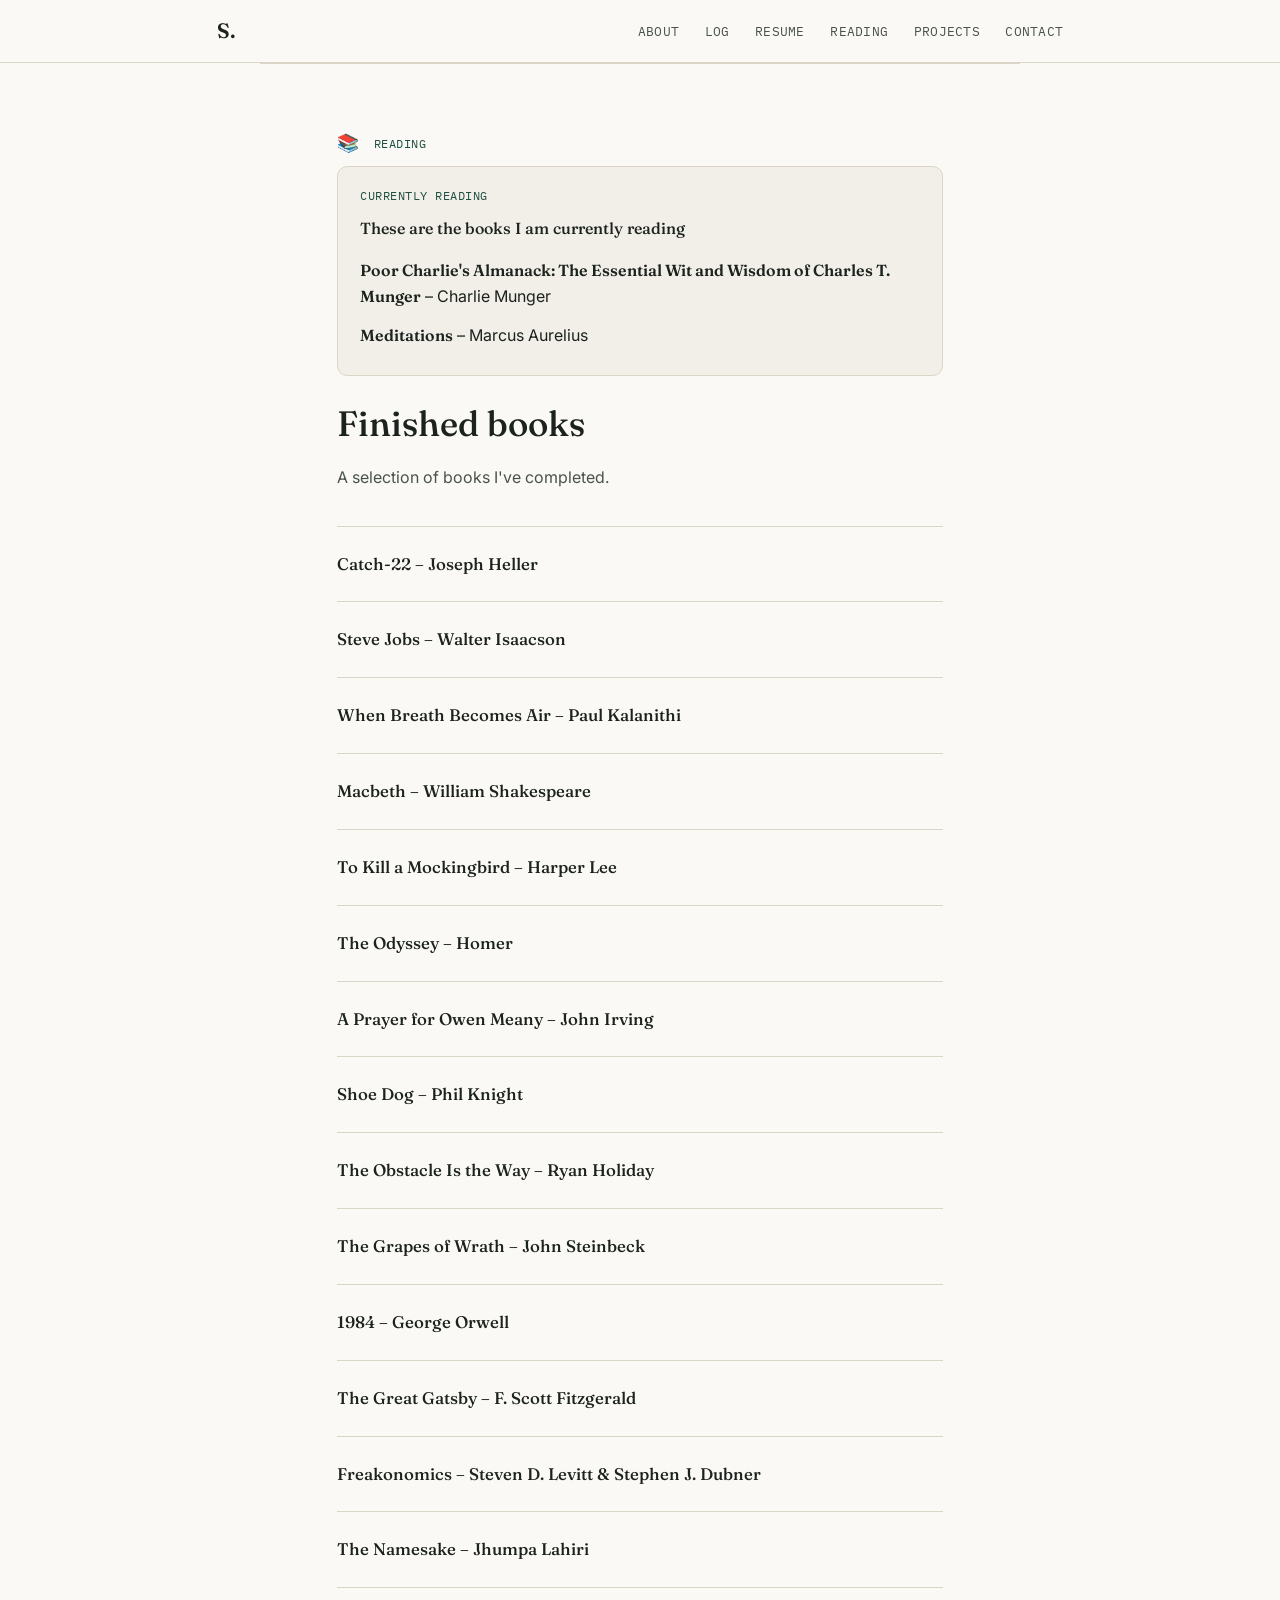
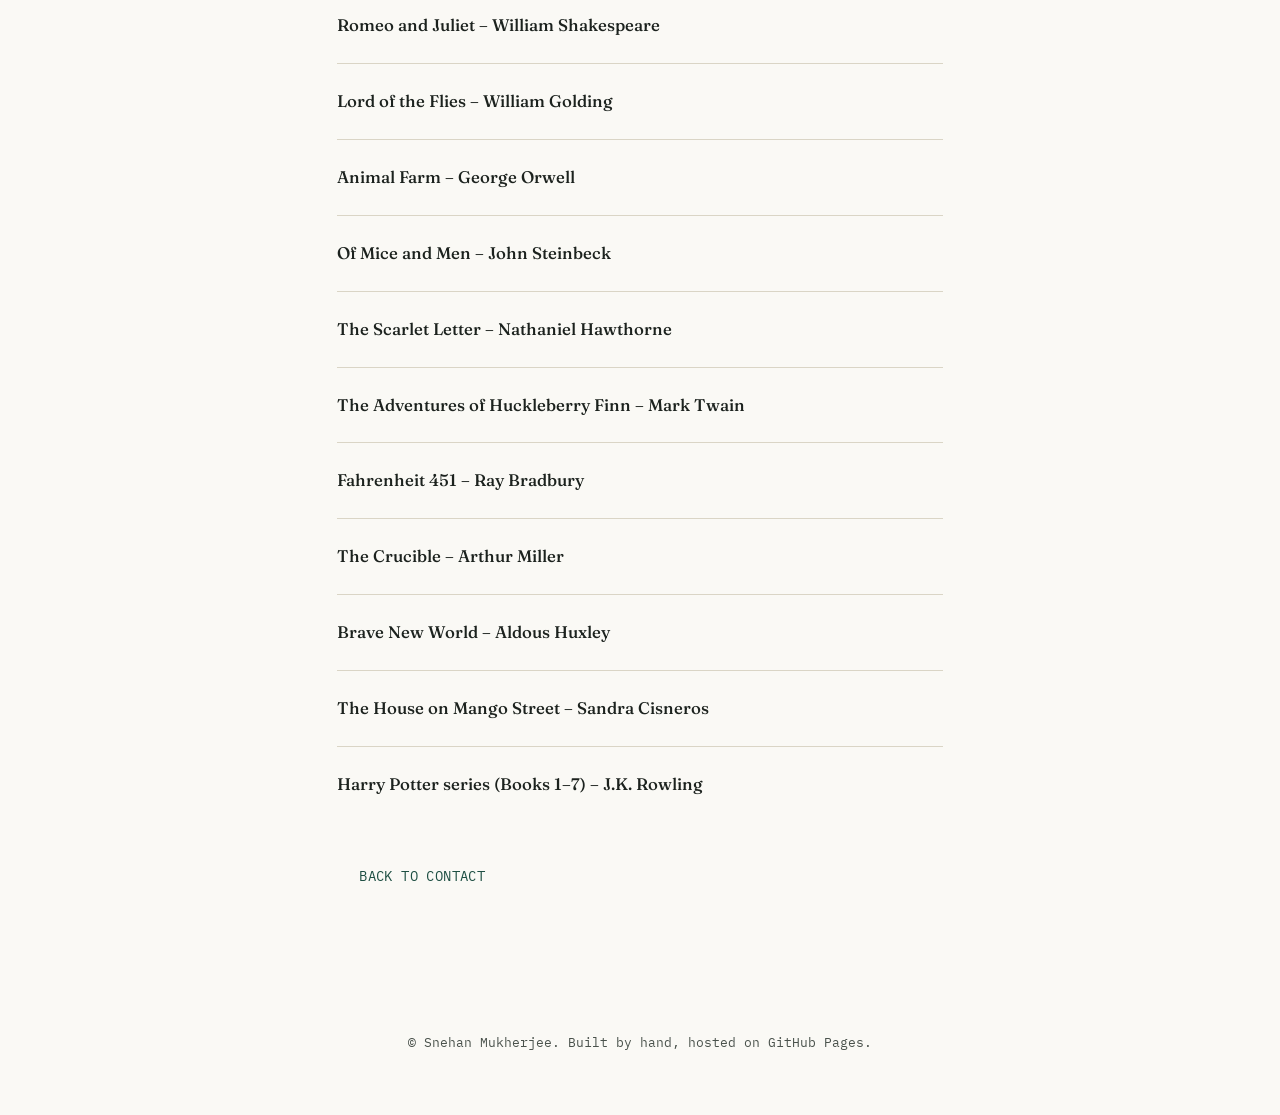
==== reading.html @ af9beb82 "Add website files" ====
<!DOCTYPE html>
<html lang="en">
<head>
<meta charset="UTF-8">
<meta name="viewport" content="width=device-width, initial-scale=1.0">
<title>Reading — Snehan Mukherjee</title>
<meta name="description" content="Finished books — Snehan Mukherjee">
<link rel="preconnect" href="https://fonts.googleapis.com">
<link rel="preconnect" href="https://fonts.gstatic.com" crossorigin>
<link href="https://fonts.googleapis.com/css2?family=Fraunces:opsz,wght@9..144,400;9..144,500;9..144,600&family=Inter:wght@400;500;600&family=IBM+Plex+Mono:wght@400;500&display=swap" rel="stylesheet">
<link rel="stylesheet" href="style.css">
</head>
<body>

<header class="site-header">
  <nav class="nav" aria-label="Primary">
    <a class="nav__mark" href="index.html#top">S.</a>
    <button class="nav__toggle" id="navToggle" aria-expanded="false" aria-controls="navList">
      <span></span><span></span><span></span>
    </button>
    <ul class="nav__list" id="navList">
      <li><a href="index.html#about">About</a></li>
      <li><a href="index.html#log">Log</a></li>
      <li><a href="index.html#resume">Resume</a></li>
      <li><a href="reading.html">Reading</a></li>
      <li><a href="index.html#projects">Projects</a></li>
      <li><a href="index.html#contact">Contact</a></li>
    </ul>
  </nav>
</header>

<main class="section" id="reading-page">
  <p class="section__tag"><span class="emoji" aria-hidden="true">📚</span> Reading</p>
  <section class="section--current" id="currently-reading">
    <div class="currently-card">
      <p class="section__tag">Currently reading</p>
      <h3 class="section__title">These are the books I am currently reading</h3>
      <ul class="current__list">
        <li class="reading__item"><strong>Poor Charlie's Almanack: The Essential Wit and Wisdom of Charles T. Munger</strong> – Charlie Munger</li>
        <li class="reading__item"><strong>Meditations</strong> – Marcus Aurelius</li>
      </ul>
    </div>
  </section>

  <h1 class="section__title">Finished books</h1>
  <p class="section__lede">A selection of books I've completed.</p>

  <ul class="reading__list">
    <li class="reading__item"><h3>Catch-22 – Joseph Heller</h3></li>
    <li class="reading__item"><h3>Steve Jobs – Walter Isaacson</h3></li>
    <li class="reading__item"><h3>When Breath Becomes Air – Paul Kalanithi</h3></li>
    <li class="reading__item"><h3>Macbeth – William Shakespeare</h3></li>
    <li class="reading__item"><h3>To Kill a Mockingbird – Harper Lee</h3></li>
    <li class="reading__item"><h3>The Odyssey – Homer</h3></li>
    <li class="reading__item"><h3>A Prayer for Owen Meany – John Irving</h3></li>
    <li class="reading__item"><h3>Shoe Dog – Phil Knight</h3></li>
    <li class="reading__item"><h3>The Obstacle Is the Way – Ryan Holiday</h3></li>
    <li class="reading__item"><h3>The Grapes of Wrath – John Steinbeck</h3></li>
    <li class="reading__item"><h3>1984 – George Orwell</h3></li>
    <li class="reading__item"><h3>The Great Gatsby – F. Scott Fitzgerald</h3></li>
    <li class="reading__item"><h3>Freakonomics – Steven D. Levitt &amp; Stephen J. Dubner</h3></li>
    <li class="reading__item"><h3>The Namesake – Jhumpa Lahiri</h3></li>
    <li class="reading__item"><h3>Romeo and Juliet – William Shakespeare</h3></li>
    <li class="reading__item"><h3>Lord of the Flies – William Golding</h3></li>
    <li class="reading__item"><h3>Animal Farm – George Orwell</h3></li>
    <li class="reading__item"><h3>Of Mice and Men – John Steinbeck</h3></li>
    <li class="reading__item"><h3>The Scarlet Letter – Nathaniel Hawthorne</h3></li>
    <li class="reading__item"><h3>The Adventures of Huckleberry Finn – Mark Twain</h3></li>
    <li class="reading__item"><h3>Fahrenheit 451 – Ray Bradbury</h3></li>
    <li class="reading__item"><h3>The Crucible – Arthur Miller</h3></li>
    <li class="reading__item"><h3>Brave New World – Aldous Huxley</h3></li>
    <li class="reading__item"><h3>The House on Mango Street – Sandra Cisneros</h3></li>
    <li class="reading__item"><h3>Harry Potter series (Books 1–7) – J.K. Rowling</h3></li>
  </ul>

  <p style="margin-top:2rem;"><a href="index.html#contact" class="btn">Back to contact</a></p>
</main>

<footer class="site-footer">
  <p>© <span id="year"></span> Snehan Mukherjee. Built by hand, hosted on GitHub Pages.</p>
</footer>

<script src="script.js"></script>
</body>
</html>
---- style.css ----
/* ===========================================================
   TOKENS
=========================================================== */
:root{
  --paper: #FAF9F5;
  --paper-dim: #F1EFE7;
  --ink: #1C221E;
  --ink-soft: #4A524C;
  --teal: #2B6E5E;
  --teal-deep: #1E4F43;
  --slate: #3C5877;
  --line: #DAD5C6;

  --display: "Fraunces", Georgia, serif;
  --body: "Inter", -apple-system, sans-serif;
  --mono: "IBM Plex Mono", ui-monospace, monospace;

  --max: 760px;
  --gutter: 6vw;
}

*{ box-sizing: border-box; }
html{ scroll-behavior: smooth; }

@media (prefers-reduced-motion: reduce){
  html{ scroll-behavior: auto; }
  *{ animation: none !important; transition: none !important; }
}

body{
  margin:0;
  background: var(--paper);
  color: var(--ink);
  font-family: var(--body);
  font-size: 16px;
  line-height: 1.6;
  -webkit-font-smoothing: antialiased;
}

.skip-link{
  position:absolute; left:-999px; top:0;
  background: var(--ink); color: var(--paper);
  padding: .6em 1em; z-index: 100;
}
.skip-link:focus{ left: 1em; top: 1em; }

a{ color: var(--teal-deep); }
:focus-visible{ outline: 2px solid var(--teal); outline-offset: 3px; }

em{ font-style: italic; color: var(--ink-soft); }

/* ===========================================================
   HEADER / NAV
=========================================================== */
.site-header{
  position: sticky; top:0; z-index: 50;
  background: rgba(250,249,245,.9);
  backdrop-filter: blur(6px);
  border-bottom: 1px solid var(--line);
}
.nav{
  max-width: 1000px; margin: 0 auto;
  display:flex; align-items:center; justify-content: space-between;
  padding: .9rem var(--gutter);
}
.nav__mark{
  font-family: var(--display); font-weight: 600; font-size: 1.3rem;
  color: var(--ink); text-decoration: none;
}
.nav__list{
  list-style: none; display:flex; gap: 1.6rem;
  margin:0; padding:0;
}
.nav__list a{
  font-family: var(--mono); font-size: .8rem; letter-spacing: .02em;
  text-decoration: none; color: var(--ink-soft);
  text-transform: uppercase;
}
.nav__list a:hover{ color: var(--teal-deep); }
.nav__toggle{
  display:none; flex-direction: column; gap: 4px;
  background:none; border:none; cursor:pointer; padding: 6px;
}
.nav__toggle span{ width: 22px; height: 2px; background: var(--ink); }

@media (max-width: 700px){
  .nav__toggle{ display:flex; }
  .nav__list{
    position: absolute; top: 100%; left:0; right:0;
    flex-direction: column; gap: 0;
    background: var(--paper);
    border-bottom: 1px solid var(--line);
    max-height: 0; overflow: hidden;
  }
  .nav__list.open{ max-height: 400px; }
  .nav__list li{ border-top: 1px solid var(--line); }
  .nav__list a{ display:block; padding: .9rem var(--gutter); }
}

/* ===========================================================
   HERO
=========================================================== */
.hero{
  max-width: var(--max); margin: 0 auto;
  padding: 5rem var(--gutter) 4rem;
}
.eyebrow{
  font-family: var(--mono); font-size: .78rem;
  color: var(--teal-deep); letter-spacing: .04em;
  text-transform: uppercase; margin: 0 0 1.2rem;
}
.hero__media{ margin: 0 0 1.6rem; }
.hero__photo{
  width: min(220px, 46vw);
  aspect-ratio: 1 / 1;
  object-fit: cover;
  border-radius: 50%;
  border: 3px solid var(--line);
  box-shadow: 0 16px 40px rgba(28,34,30,.12);
  background: var(--paper-dim);
}
.hero__title{
  font-family: var(--display); font-weight: 500;
  font-size: clamp(2rem, 5vw, 3.1rem);
  line-height: 1.15; margin: 0 0 1.4rem;
}
.hl{ color: var(--teal-deep); font-style: italic; }
.hero__sub{
  max-width: 56ch; color: var(--ink-soft);
  font-size: 1.05rem; margin: 0 0 2.2rem;
}

.social-row{
  display:flex; flex-wrap: wrap; gap: .8rem;
  list-style:none; margin:0; padding:0;
}
.social-row a{
  display:flex; align-items:center; gap: .5rem;
  padding: .55rem 1rem;
  border: 1px solid var(--line); border-radius: 999px;
  text-decoration:none; color: var(--ink);
  font-family: var(--mono); font-size: .82rem;
  transition: border-color .15s, background .15s;
}
.social-row a:hover{ border-color: var(--teal); background: var(--paper-dim); }

/* ===========================================================
   SECTIONS (shared)
=========================================================== */
.section{
  max-width: var(--max); margin: 0 auto;
  padding: 4rem var(--gutter);
  border-top: 1px solid var(--line);
}
.section__tag{
  font-family: var(--mono); font-size: .78rem;
  color: var(--teal-deep); text-transform: uppercase; letter-spacing: .04em;
  margin: 0 0 .6rem;
}
.section__title{
  font-family: var(--display); font-weight: 500;
  font-size: clamp(1.6rem, 3.4vw, 2.2rem);
  margin: 0 0 .8rem;
}
.section__lede{ color: var(--ink-soft); margin: 0 0 2.2rem; max-width: 54ch; }

/* ABOUT */
.about__grid{
  display:grid; grid-template-columns: 1.4fr 1fr; gap: 2.5rem;
}
.about__text{ color: var(--ink-soft); }
.about__facts{ list-style:none; margin:0; padding:0; }
.about__facts li{
  display:flex; flex-direction: column; gap: .1rem;
  padding: .7rem 0; border-bottom: 1px solid var(--line);
  font-size: .92rem;
}
.about__facts .k{ font-family: var(--mono); font-size: .72rem; color: var(--ink-soft); text-transform: uppercase; }
.about__facts .v{ color: var(--ink); }
@media (max-width: 640px){ .about__grid{ grid-template-columns: 1fr; } }

/* ===========================================================
   LOG / TIMELINE  (signature element)
=========================================================== */
.log{
  list-style: none; margin: 0; padding: 0;
  position: relative;
}
.log::before{
  content:""; position:absolute; top: .4rem; bottom: .4rem; left: 5.4rem;
  width: 1px; background: var(--line);
}
.log__entry{
  display:grid; grid-template-columns: 5.4rem 1fr;
  gap: 1.4rem; padding: 1.6rem 0; position: relative;
}
.log__entry + .log__entry{ border-top: 1px dashed var(--line); }
.log__date{
  font-family: var(--mono); font-size: .74rem; color: var(--teal-deep);
  padding-top: .2rem; text-align: right;
}
.log__body{ position: relative; padding-left: 1.2rem; }
.log__body::before{
  content:""; position:absolute; left: -.5rem; top: .35rem;
  width: 8px; height: 8px; border-radius: 50%;
  background: var(--teal); border: 2px solid var(--paper);
}
.log__tag{
  font-family: var(--mono); font-size: .68rem; letter-spacing: .04em;
  color: var(--slate); text-transform: uppercase;
}
.log__body h3{ font-family: var(--display); font-weight: 500; margin: .3rem 0 .35rem; font-size: 1.15rem; }
.log__body p{ margin:0; color: var(--ink-soft); }

@media (max-width: 560px){
  .log::before{ left: 2.6rem; }
  .log__entry{ grid-template-columns: 2.6rem 1fr; gap: .8rem; }
  .log__date{ writing-mode: vertical-rl; text-align: left; }
}

/* RESUME */
.resume__card{
  display:grid; grid-template-columns: 1.3fr 1fr; gap: 2rem;
  background: var(--paper-dim); border: 1px solid var(--line);
  border-radius: 10px; padding: 2rem;
}
.resume__col h3{ font-family: var(--display); margin-top:0; }
.resume__col ul{ margin:0; padding-left: 1.1rem; color: var(--ink-soft); }
.resume__col--action{ display:flex; flex-direction: column; justify-content: center; gap: .8rem; }
.resume__note{ font-size: .82rem; color: var(--ink-soft); margin:0; }
.resume__note code{ background: var(--paper); padding: .1rem .3rem; border-radius: 4px; }
@media (max-width: 640px){ .resume__card{ grid-template-columns: 1fr; } }

.btn{
  display:inline-block; text-decoration:none; text-align:center;
  font-family: var(--mono); font-size: .85rem; text-transform: uppercase; letter-spacing: .03em;
  padding: .8rem 1.4rem; border-radius: 999px; width: fit-content;
  transition: transform .12s, background .15s;
}
.btn--primary{ background: var(--teal-deep); color: var(--paper); }
.btn--primary:hover{ background: var(--teal); transform: translateY(-1px); }

/* READING LIST */
.reading__list{ list-style: none; margin:0; padding:0; }
.reading__item{ padding: 1.2rem 0; border-top: 1px solid var(--line); }
.reading__item h3{ font-family: var(--display); font-weight: 500; margin: .3rem 0; font-size: 1.05rem; }
.reading__item p{ margin:0; color: var(--ink-soft); }
.reading__status{
  font-family: var(--mono); font-size: .68rem; text-transform: uppercase;
  color: var(--slate); letter-spacing: .03em;
}

/* Currently reading card */
.currently-card{
  background: var(--paper-dim);
  border: 1px solid var(--line);
  border-radius: 10px;
  padding: 1.2rem 1.4rem;
  margin-bottom: 1.2rem;
}
.currently-card .section__title{ font-size: 1rem; margin: 0 0 .6rem; }
.current__list{ list-style: none; margin: 0; padding: 0; }
.current__list .reading__item{ padding: .45rem 0; border-top: none; }
.current__list .reading__item strong{ font-family: var(--display); font-weight: 600; }

/* Decorative emoji for reading page */
.emoji{ font-size: 1.1rem; margin-right: .45rem; display: inline-block; transform: translateY(1px); transition: transform .18s ease; }
@media (prefers-reduced-motion: reduce){ .emoji{ transition: none; } }
.emoji:hover{ transform: translateY(-3px) rotate(-8deg); }

/* PROJECTS */
.projects__grid{ display:grid; grid-template-columns: repeat(auto-fit, minmax(200px,1fr)); gap: 1.4rem; }
.project-card{
  border: 1px solid var(--line); border-radius: 10px; padding: 1.4rem;
  display:flex; flex-direction: column; gap: .5rem;
  background: var(--paper-dim);
}
.project-card__tag{ font-family: var(--mono); font-size: .68rem; color: var(--teal-deep); text-transform: uppercase; }
.project-card h3{ font-family: var(--display); margin:0; font-size: 1.1rem; }
.project-card p{ color: var(--ink-soft); margin:0; flex:1; }
.project-card a{ font-family: var(--mono); font-size: .82rem; text-decoration:none; }

/* SKILLS */
.skills__grid{ display:grid; grid-template-columns: repeat(auto-fit, minmax(180px,1fr)); gap: 1.6rem; }
.skills__group h3{ font-family: var(--mono); font-size: .78rem; text-transform: uppercase; color: var(--teal-deep); margin: 0 0 .4rem; }
.skills__group p{ margin:0; color: var(--ink-soft); }

/* CONTACT */
.section--contact{ text-align: center; }
.section--contact .section__lede{ margin-left:auto; margin-right:auto; }

/* FOOTER */
.site-footer{
  text-align:center; padding: 2.4rem var(--gutter) 3rem;
  color: var(--ink-soft); font-size: .82rem;
  font-family: var(--mono);
}

/* Dark theme overrides when [data-theme="dark"] is present on <html> */
[data-theme="dark"]{
  --paper: #07111c;
  --paper-dim: #0d1724;
  --ink: #f3efe8;
  --ink-soft: #92a0b5;
  --teal: #7dd3fc;
  --teal-deep: #7dd3fc;
  --slate: #7bb0c9;
  --line: rgba(255,255,255,0.06);
}

/* Theme toggle button */
.theme-toggle{
  display:inline-flex; align-items:center; justify-content:center;
  width:38px; height:38px; border-radius:50%; border:1px solid var(--line);
  background: var(--paper); color:var(--ink);
  cursor:pointer; padding:0; margin-left: 0;
}
.nav__item--theme{ display:flex; align-items:center; }
.theme-toggle .icon{ font-size: 1.1rem; line-height:1; }
.icon--moon{ display:none; }
[data-theme="dark"] .icon--moon{ display:inline-block; }
[data-theme="dark"] .icon--sun{ display:none; }
.theme-toggle:hover{ transform: translateY(-2px); }

/* Nudge theme button up slightly on larger screens to align with site mark */
@media (min-width: 700px) {
  .theme-toggle{ transform: translateY(-4px); }
}
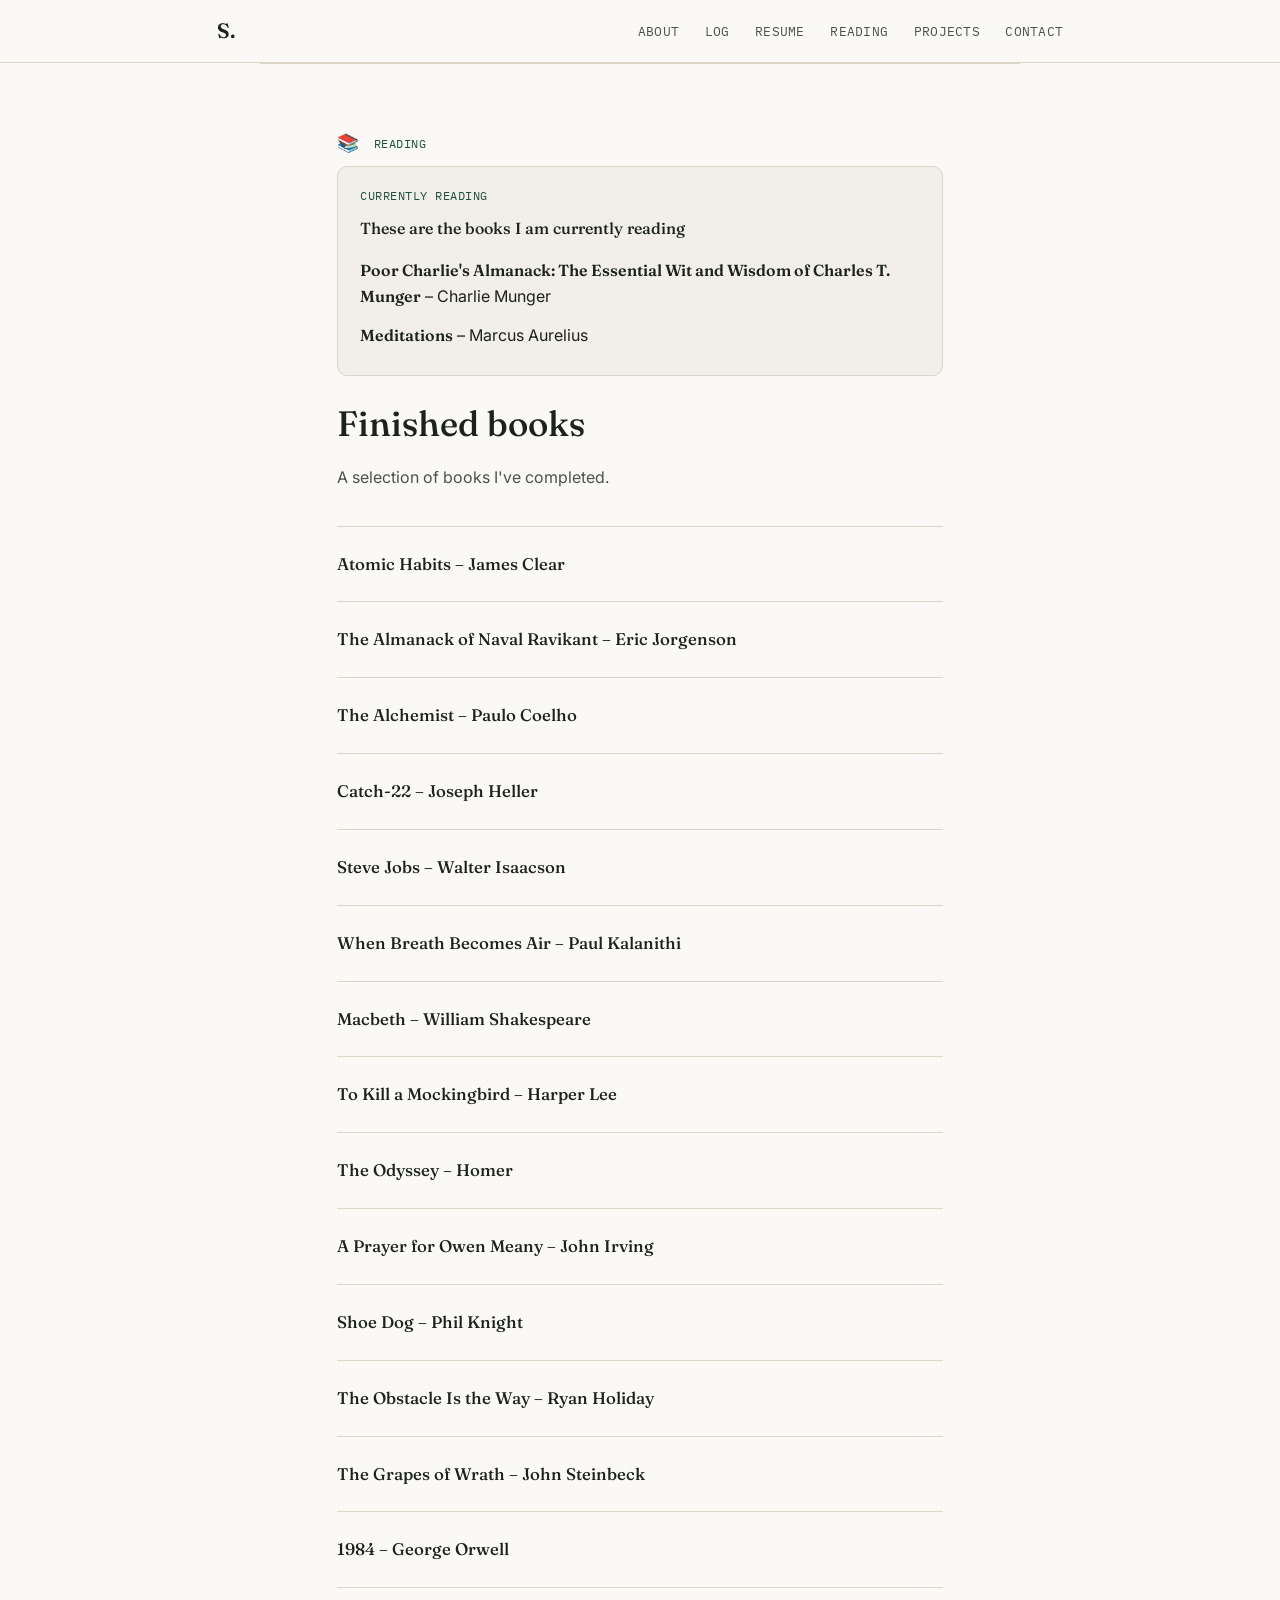
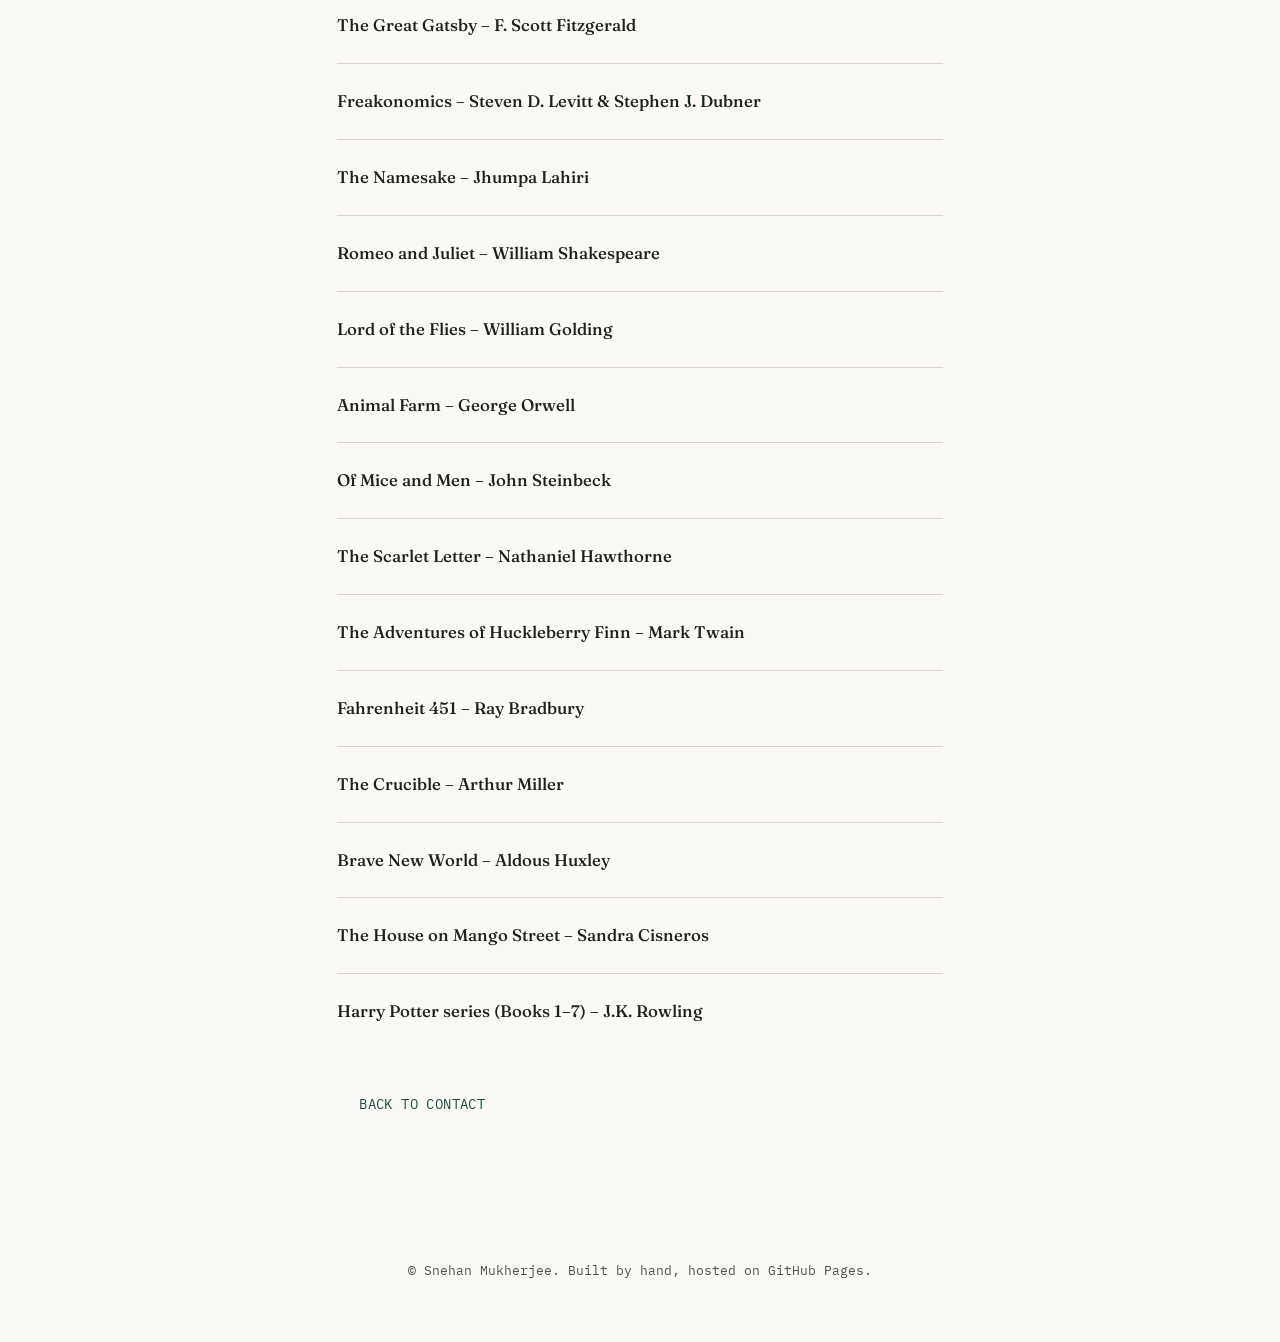
==== commit 1782aec5: "Add three completed books to reading list" ====
--- a/reading.html
+++ b/reading.html
@@ -46,6 +46,9 @@
   <p class="section__lede">A selection of books I've completed.</p>
 
   <ul class="reading__list">
+    <li class="reading__item"><h3>Atomic Habits – James Clear</h3></li>
+    <li class="reading__item"><h3>The Almanack of Naval Ravikant – Eric Jorgenson</h3></li>
+    <li class="reading__item"><h3>The Alchemist – Paulo Coelho</h3></li>
     <li class="reading__item"><h3>Catch-22 – Joseph Heller</h3></li>
     <li class="reading__item"><h3>Steve Jobs – Walter Isaacson</h3></li>
     <li class="reading__item"><h3>When Breath Becomes Air – Paul Kalanithi</h3></li>
